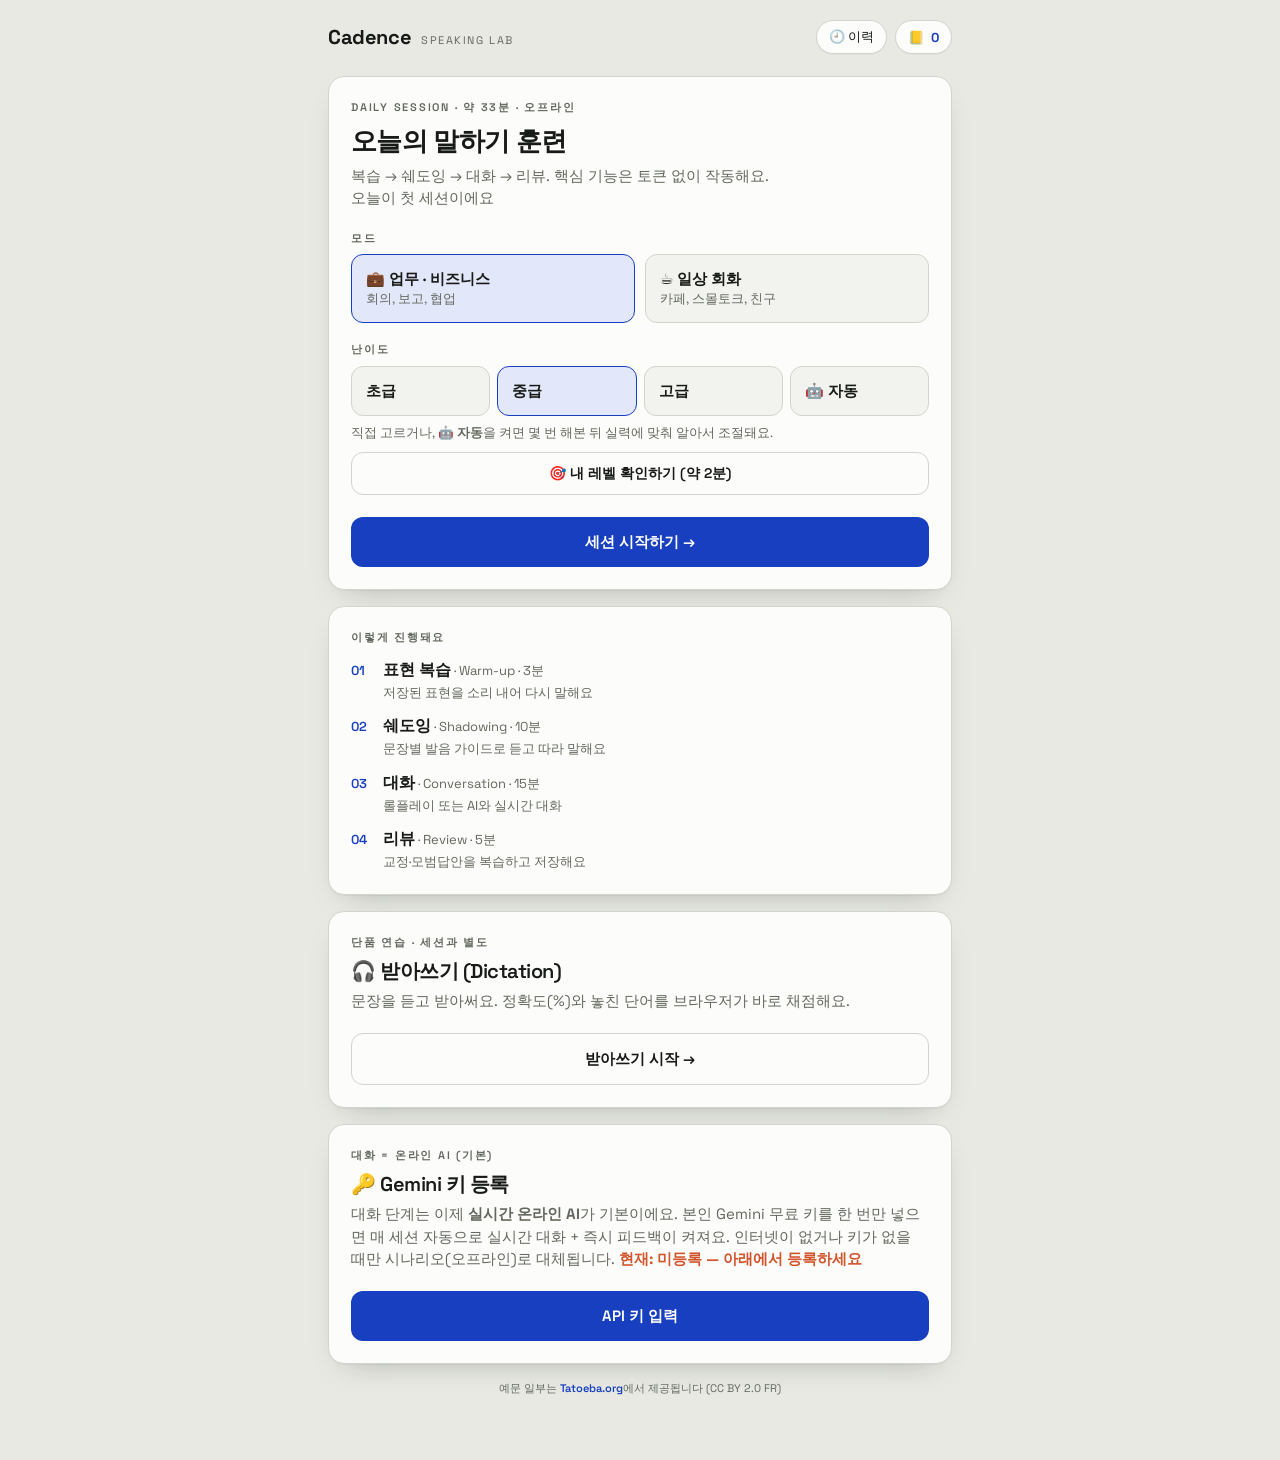
==== index.html @ 616cfc90 "Cadence: English speaking practice app (multi-file ES modules) - 4-phase session (warm-up / shadowin" ====
<!DOCTYPE html>
<html lang="ko">
<head>
<meta charset="utf-8">
<meta name="viewport" content="width=device-width, initial-scale=1, viewport-fit=cover">
<meta name="color-scheme" content="light">
<title>Cadence · English Speaking Lab</title>
<link rel="preconnect" href="https://fonts.googleapis.com">
<link rel="preconnect" href="https://fonts.gstatic.com" crossorigin>
<link href="https://fonts.googleapis.com/css2?family=Space+Grotesk:wght@400;500;600;700&family=Newsreader:ital,opsz,wght@0,6..72,400;0,6..72,500;1,6..72,400&display=swap" rel="stylesheet">
<link rel="stylesheet" href="css/style.css">
</head>
<body>

<div class="wrap">
  <header>
    <div class="brand">
      <h1>Cadence</h1>
      <span class="tag">Speaking Lab</span>
    </div>
    <div style="display:flex;gap:8px">
      <button class="notesbtn" id="openHist">🕘 이력</button>
      <button class="notesbtn" id="openNotes">📒 <b id="noteCount">0</b></button>
    </div>
  </header>

  <div id="app"></div>
</div>

<div class="toast" id="toast"></div>

<script type="module" src="js/main.js"></script>
</body>
</html>
---- css/style.css ----
:root{
  --bg:#E7E9E2;
  --surface:#FCFCFA;
  --surface-2:#F2F3EE;
  --ink:#171A16;
  --muted:#63685E;
  --line:#D2D5CB;
  --accent:#173FBF;        /* cobalt signal */
  --accent-soft:#E3E7FA;
  --live:#D2542B;          /* warm "recording" accent */
  --ok:#2E7D57;
  --shadow:0 1px 0 rgba(23,26,22,.04), 0 12px 30px -18px rgba(23,26,22,.35);
  --r:16px;
}
*{box-sizing:border-box}
html,body{margin:0}
body{
  background:var(--bg);
  color:var(--ink);
  font-family:"Space Grotesk",system-ui,sans-serif;
  -webkit-font-smoothing:antialiased;
  line-height:1.5;
  padding:env(safe-area-inset-top) 0 env(safe-area-inset-bottom);
}
.wrap{max-width:660px;margin:0 auto;padding:20px 18px 64px}
.read{font-family:"Newsreader",Georgia,serif}
button{font-family:inherit;cursor:pointer;border:none;background:none;color:inherit}
button:focus-visible,input:focus-visible{outline:2.5px solid var(--accent);outline-offset:2px}
input,textarea{font-family:inherit;font-size:16px}

/* header */
header{display:flex;align-items:center;justify-content:space-between;margin-bottom:22px}
.brand{display:flex;align-items:baseline;gap:10px}
.brand h1{font-size:20px;font-weight:700;letter-spacing:-.02em;margin:0}
.brand .tag{font-size:11px;letter-spacing:.14em;text-transform:uppercase;color:var(--muted)}
.notesbtn{display:flex;align-items:center;gap:7px;background:var(--surface);border:1px solid var(--line);
  padding:7px 12px;border-radius:999px;font-size:13px;font-weight:500;box-shadow:var(--shadow)}
.notesbtn b{color:var(--accent)}

/* cards */
.card{background:var(--surface);border:1px solid var(--line);border-radius:var(--r);
  padding:22px;box-shadow:var(--shadow);margin-bottom:16px}
.eyebrow{font-size:11px;letter-spacing:.16em;text-transform:uppercase;color:var(--muted);font-weight:600}
h2{font-size:26px;letter-spacing:-.025em;margin:6px 0 4px;font-weight:600}
.lead{color:var(--muted);font-size:15px;margin:0 0 20px}

/* choice pills */
.grid2{display:grid;grid-template-columns:1fr 1fr;gap:10px}
.choice{background:var(--surface-2);border:1.5px solid var(--line);border-radius:12px;
  padding:14px 14px;text-align:left;transition:.15s}
.choice .k{font-weight:600;font-size:15px}
.choice .d{font-size:12.5px;color:var(--muted);margin-top:2px}
.choice[aria-pressed="true"]{border-color:var(--accent);background:var(--accent-soft)}
.field{margin-top:16px}
.field label{display:block;font-size:12.5px;color:var(--muted);margin-bottom:6px;font-weight:500}
.field input{width:100%;padding:12px 14px;border:1.5px solid var(--line);border-radius:11px;background:var(--surface-2)}

.btn{display:inline-flex;align-items:center;justify-content:center;gap:9px;
  background:var(--accent);color:#fff;font-weight:600;font-size:15px;
  padding:15px 22px;border-radius:12px;width:100%;transition:.15s}
.btn:hover{filter:brightness(1.06)}
.btn:disabled{opacity:.5;cursor:default}
.btn.ghost{background:var(--surface);color:var(--ink);border:1.5px solid var(--line)}
.btn.small{width:auto;padding:11px 16px;font-size:14px}
.row{display:flex;gap:10px;margin-top:14px}
.row .btn{width:auto;flex:1}

/* waveform + timer */
.stage{position:sticky;top:8px;z-index:5;background:var(--surface);border:1px solid var(--line);
  border-radius:var(--r);padding:16px 18px;box-shadow:var(--shadow);margin-bottom:16px}
.stagetop{display:flex;align-items:center;justify-content:space-between;gap:12px}
.phaselabel{font-size:12px;letter-spacing:.05em}
.phaselabel b{font-size:15px;font-weight:600;letter-spacing:-.01em}
.timer{font-variant-numeric:tabular-nums;font-weight:600;font-size:22px;letter-spacing:-.02em}
.timer.warn{color:var(--live)}
.wave{display:flex;align-items:center;gap:3px;height:34px;margin-top:12px}
.wave i{flex:1;background:var(--line);border-radius:2px;height:22%;transition:background .3s}
.wave i.done{background:var(--accent)}
.wave.live i.done{animation:pulse 1.1s ease-in-out infinite}
@keyframes pulse{0%,100%{transform:scaleY(.5)}50%{transform:scaleY(1)}}
.steps{display:flex;gap:6px;margin-top:14px}
.steps span{flex:1;height:4px;border-radius:2px;background:var(--line)}
.steps span.on{background:var(--accent)}
.steps span.past{background:var(--ink)}
.ctl{display:flex;gap:8px;margin-top:14px}
.ctl button{border:1.5px solid var(--line);background:var(--surface-2);border-radius:10px;
  padding:9px 12px;font-size:13px;font-weight:500;flex:1}
.ctl button.primary{background:var(--ink);color:var(--surface);border-color:var(--ink)}

/* expression list */
.exp{border:1px solid var(--line);border-radius:12px;padding:14px 16px;margin-bottom:9px;background:var(--surface-2)}
.exp .en{font-family:"Newsreader",serif;font-size:18px;font-weight:500}
.exp .ko{font-size:13px;color:var(--muted);margin-top:2px}
.exp .mini{display:flex;gap:8px;margin-top:9px}
.mini button{font-size:12px;color:var(--accent);font-weight:600;padding:2px 0}
.empty{color:var(--muted);font-size:14px;text-align:center;padding:20px 6px}

/* shadowing */
.script{font-family:"Newsreader",serif;font-size:19px;line-height:1.7;color:var(--ink)}
.script p{margin:0 0 14px}
.gloss{margin-top:16px;border-top:1px dashed var(--line);padding-top:14px}
.gloss h4{font-size:11px;letter-spacing:.14em;text-transform:uppercase;color:var(--muted);margin:0 0 8px}
.gloss .g{display:flex;justify-content:space-between;gap:12px;font-size:14px;padding:5px 0;border-bottom:1px solid var(--surface-2)}
.gloss .g b{font-family:"Newsreader",serif;font-weight:500}
.gloss .g span{color:var(--muted);text-align:right}

/* chat */
.chat{display:flex;flex-direction:column;gap:10px;min-height:120px}
.bub{max-width:82%;padding:11px 14px;border-radius:14px;font-size:15px;line-height:1.45}
.bub.ai{background:var(--surface-2);border:1px solid var(--line);border-bottom-left-radius:4px;align-self:flex-start;font-family:"Newsreader",serif;font-size:16px}
.bub.me{background:var(--accent);color:#fff;border-bottom-right-radius:4px;align-self:flex-end}
.bub.think{color:var(--muted);font-style:italic}
.composer{display:flex;gap:8px;margin-top:14px;align-items:flex-end}
.composer textarea{flex:1;resize:none;min-height:46px;max-height:120px;padding:12px 14px;
  border:1.5px solid var(--line);border-radius:12px;background:var(--surface-2)}
.iconbtn{width:46px;height:46px;border-radius:12px;display:grid;place-items:center;flex:0 0 auto;
  border:1.5px solid var(--line);background:var(--surface-2)}
.iconbtn.send{background:var(--accent);border-color:var(--accent);color:#fff}

/* feedback */
.fb{border-left:3px solid var(--accent);padding:4px 0 4px 14px;margin-bottom:16px}
.fb .you{color:var(--live);text-decoration:line-through;font-size:14px}
.fb .bet{font-family:"Newsreader",serif;font-size:17px;font-weight:500;margin:3px 0}
.fb .note{font-size:13px;color:var(--muted)}
.summary{background:var(--accent-soft);border-radius:12px;padding:14px 16px;font-size:14.5px;line-height:1.55;margin-bottom:16px}

.toast{position:fixed;left:50%;bottom:26px;transform:translateX(-50%) translateY(20px);
  background:var(--ink);color:var(--surface);padding:11px 18px;border-radius:999px;font-size:13.5px;
  opacity:0;transition:.25s;pointer-events:none;z-index:50}
.toast.show{opacity:1;transform:translateX(-50%) translateY(0)}
.toast.err{background:#7A2E1E}

.spin{width:16px;height:16px;border:2.5px solid rgba(255,255,255,.35);border-top-color:#fff;border-radius:50%;
  display:inline-block;animation:sp .7s linear infinite}
.spin.dark{border-color:var(--line);border-top-color:var(--accent)}
@keyframes sp{to{transform:rotate(360deg)}}
/* shadowing sentence cards */
.sent{border:1px solid var(--line);border-radius:12px;padding:14px 16px;margin-bottom:10px;background:var(--surface-2)}
.sent .num{font-size:11px;letter-spacing:.14em;color:var(--accent);font-weight:600}
.sent .en{font-family:"Newsreader",serif;font-size:19px;line-height:1.5;margin:4px 0}
.sent .pron{font-size:13px;color:var(--muted);letter-spacing:.02em;font-style:italic}
.sent .ko{font-size:13.5px;color:var(--muted);margin-top:3px}
.sent .act{display:flex;align-items:center;gap:14px;margin-top:10px}
.sent .act button{font-size:12.5px;color:var(--accent);font-weight:600}
.sent .rep{font-size:11px;color:var(--muted);border:1px solid var(--line);border-radius:999px;padding:2px 9px}
/* immediate feedback chip */
.fbchip{align-self:flex-start;max-width:88%;background:#FFF7E8;border:1px solid #EAD9AE;border-radius:12px;
  padding:10px 13px;margin-top:-4px}
.fbchip .h{font-size:11px;font-weight:700;color:#B8791E;letter-spacing:.03em}
.fbchip .b{font-family:"Newsreader",serif;font-size:16px;margin:3px 0}
.fbchip .n{font-size:12.5px;color:var(--muted)}
.fbchip button{font-size:12px;color:var(--accent);font-weight:600;margin-top:5px}
.fbchip.good{background:#EEF7F1;border-color:#BFE0CC}
.fbchip.good .h{color:var(--ok)}
/* toggle */
.toggle{display:flex;align-items:center;gap:9px;margin:0 0 14px;font-size:13px;color:var(--muted)}
.switch{width:40px;height:23px;border-radius:999px;background:var(--line);position:relative;transition:.15s;flex:0 0 auto}
.switch b{position:absolute;top:2px;left:2px;width:19px;height:19px;border-radius:50%;background:#fff;transition:.15s;box-shadow:0 1px 3px rgba(0,0,0,.2)}
.switch.on{background:var(--accent)}
.switch.on b{left:18px}
/* dictation */
.dcompare{border:1px solid var(--line);border-radius:12px;overflow:hidden;margin:12px 0}
.dcompare .drow{padding:11px 14px;border-bottom:1px solid var(--line)}
.dcompare .drow:last-child{border-bottom:none}
.dcompare .ref{font-family:"Newsreader",serif;font-size:16px}
.dcompare .yr{font-size:13px;color:var(--muted);margin-top:3px}
.dcompare .yr b{color:var(--live);font-weight:500}
.dcompare .nt{font-size:12.5px;color:var(--muted);margin-top:5px}
.dcompare .drow.miss{background:#FDECEC}
.dcompare .drow.hit{background:#EEF7F1}
.acc{font-size:36px;font-weight:700;letter-spacing:-.02em;color:var(--accent)}
/* word lookup */
.w{cursor:pointer;border-radius:3px;transition:background .1s}
.w:hover{background:var(--accent-soft)}
.lookbtn{position:fixed;z-index:60;background:var(--ink);color:var(--surface);border:none;border-radius:999px;
  padding:7px 13px;font-size:13px;font-weight:600;box-shadow:0 8px 20px -6px rgba(0,0,0,.5);
  transform:translate(-50%,-125%);opacity:0;pointer-events:none;transition:opacity .12s}
.lookbtn.show{opacity:1;pointer-events:auto}
.sheet{position:fixed;inset:0;z-index:70;display:flex;align-items:flex-end;justify-content:center;
  background:rgba(20,22,18,.4);opacity:0;pointer-events:none;transition:opacity .2s}
.sheet.show{opacity:1;pointer-events:auto}
.sheet .panel{background:var(--surface);width:100%;max-width:660px;border-radius:20px 20px 0 0;
  padding:22px 20px calc(22px + env(safe-area-inset-bottom));transform:translateY(24px);transition:transform .2s;
  box-shadow:0 -12px 44px -12px rgba(0,0,0,.4)}
.sheet.show .panel{transform:translateY(0)}
.sheet .term{font-family:"Newsreader",serif;font-size:25px;font-weight:500}
.sheet .pos{font-size:12px;color:var(--muted);margin-top:2px}
.sheet .mean{font-size:15px;margin:12px 0 2px;line-height:1.5}
.sheet .ex{font-family:"Newsreader",serif;font-size:16px;color:var(--muted);font-style:italic;margin-top:8px}
/* history tabs */
.tabs{display:flex;gap:5px;background:var(--surface-2);padding:4px;border-radius:12px;margin-bottom:16px}
.tabs button{flex:1;padding:9px 4px;border-radius:9px;font-size:13px;font-weight:600;color:var(--muted)}
.tabs button.on{background:var(--surface);color:var(--ink);box-shadow:var(--shadow)}
.hrow{border:1px solid var(--line);border-radius:12px;padding:13px 15px;margin-bottom:9px;background:var(--surface-2)}
.hrow .top{display:flex;justify-content:space-between;align-items:center;margin-bottom:6px;gap:10px}
.hrow .date{font-size:11px;letter-spacing:.05em;color:var(--muted);text-transform:uppercase}
.hrow .src{font-size:10px;font-weight:700;letter-spacing:.04em;color:var(--accent);background:var(--accent-soft);padding:2px 8px;border-radius:999px;white-space:nowrap}
.hrow .you{color:var(--live);text-decoration:line-through;font-size:14px}
.hrow .bet{font-family:"Newsreader",serif;font-size:17px;font-weight:500;margin:2px 0}
.hrow .note{font-size:12.5px;color:var(--muted);margin-top:2px}
.hrow .en{font-family:"Newsreader",serif;font-size:17px;font-weight:500}
.hrow .ko{font-size:13px;color:var(--muted);margin-top:1px}
.hrow .mini{margin-top:8px}
.hrow .mini button{font-size:12px;color:var(--accent);font-weight:600}
/* scenario roleplay */
.setbox{background:var(--accent-soft);border-radius:12px;padding:12px 15px;font-size:14px;margin-bottom:16px;line-height:1.5}
.pline{background:var(--surface-2);border:1px solid var(--line);border-radius:14px;border-bottom-left-radius:4px;padding:12px 15px}
.pline .en{font-family:"Newsreader",serif;font-size:17px}
.pline .ko{font-size:13px;color:var(--muted);margin-top:4px}
.rolelabel{font-size:11px;letter-spacing:.14em;text-transform:uppercase;color:var(--muted);font-weight:600;margin:16px 0 6px}
.model{background:#EEF7F1;border:1px solid #BFE0CC;border-radius:12px;padding:12px 15px;margin-top:6px}
.model .en{font-family:"Newsreader",serif;font-size:17px}
.model .ko{font-size:13px;color:var(--muted);margin-top:3px}
.yourans{border:1px dashed var(--line);border-radius:12px;padding:12px 15px;margin-top:6px;font-size:15px;min-height:22px;color:var(--muted)}
.yourans.has{color:var(--ink);border-style:solid;background:var(--surface-2)}
.missword{color:var(--live);text-decoration:underline;text-decoration-style:wavy;text-underline-offset:3px}
.prog{font-size:12px;color:var(--muted);margin-bottom:12px}
.pill{display:inline-block;border:1px solid var(--line);border-radius:999px;padding:5px 12px;margin:5px 6px 0 0;font-size:13px;background:var(--surface-2);color:var(--ink);cursor:pointer}
.pill.bad{color:var(--live);border-color:var(--live);text-decoration:underline;text-decoration-style:wavy;text-underline-offset:2px}
.hidden{display:none!important}
a.link{color:var(--accent);font-weight:600;text-decoration:none}

/* --- live speech-to-text feedback (interim captions + unified recording state) --- */
.mic-live{background:var(--live)!important;border-color:var(--live)!important;color:#fff!important;animation:pulse 1s infinite}
.interim{font-size:13px;color:var(--muted);font-style:italic;margin-top:6px;min-height:1.2em}
.interim b{color:var(--ink);font-style:normal;font-weight:500}
.interim.err{color:var(--live);font-style:normal}
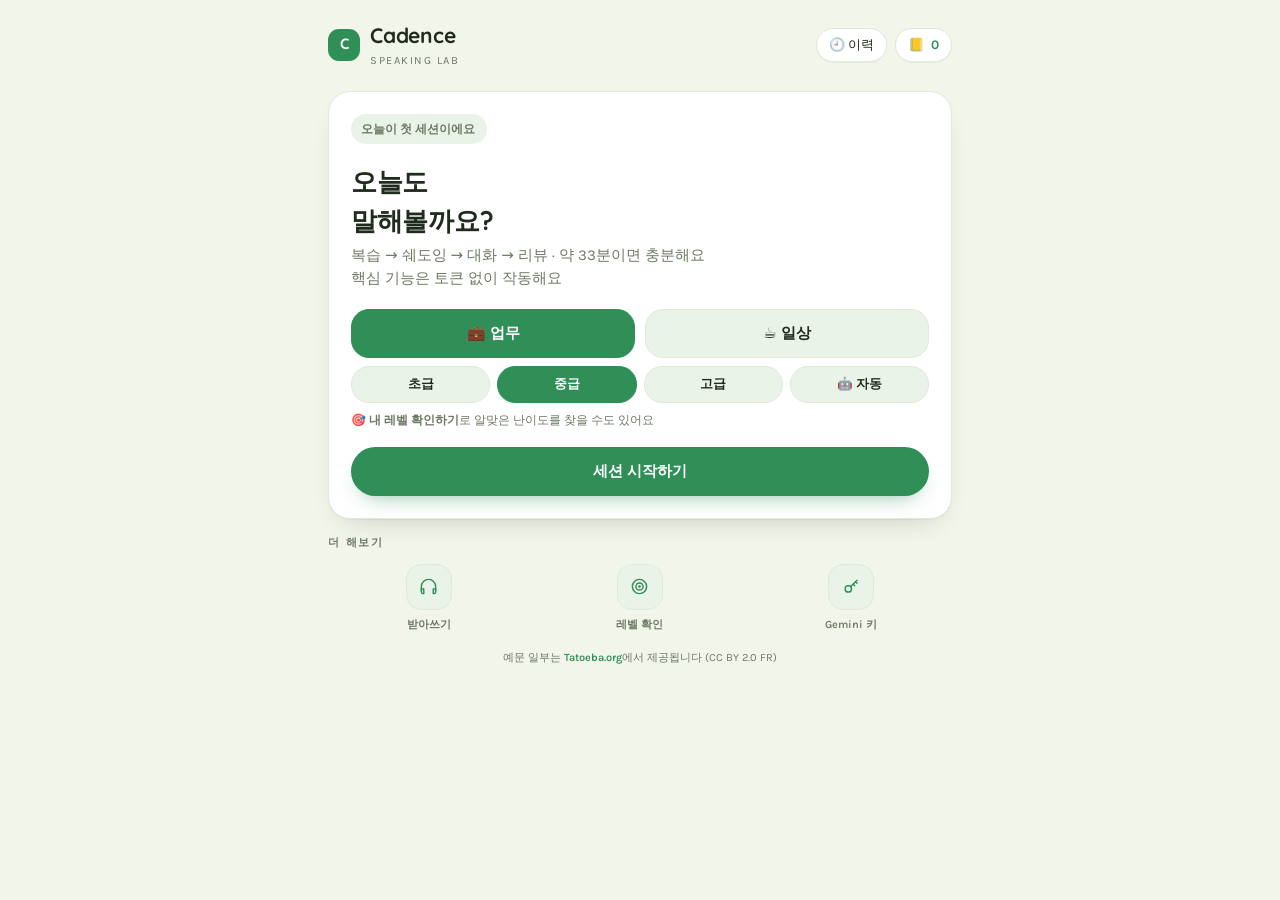
==== commit 20eff62a: "Redesign: warm rounded style in green, decluttered home screen - New design tokens: green accent (wa" ====
--- a/index.html
+++ b/index.html
@@ -7,7 +7,7 @@
 <title>Cadence · English Speaking Lab</title>
 <link rel="preconnect" href="https://fonts.googleapis.com">
 <link rel="preconnect" href="https://fonts.gstatic.com" crossorigin>
-<link href="https://fonts.googleapis.com/css2?family=Space+Grotesk:wght@400;500;600;700&family=Newsreader:ital,opsz,wght@0,6..72,400;0,6..72,500;1,6..72,400&display=swap" rel="stylesheet">
+<link href="https://fonts.googleapis.com/css2?family=Karla:ital,wght@0,400;0,500;0,600;0,700;1,400&family=Quicksand:wght@600;700&display=swap" rel="stylesheet">
 <link rel="stylesheet" href="css/style.css">
 </head>
 <body>
@@ -15,8 +15,11 @@
 <div class="wrap">
   <header>
     <div class="brand">
-      <h1>Cadence</h1>
-      <span class="tag">Speaking Lab</span>
+      <div class="brandmark">C</div>
+      <div style="display:flex;flex-direction:column;gap:1px">
+        <h1>Cadence</h1>
+        <span class="tag">Speaking Lab</span>
+      </div>
     </div>
     <div style="display:flex;gap:8px">
       <button class="notesbtn" id="openHist">🕘 이력</button>
--- a/css/style.css
+++ b/css/style.css
@@ -1,37 +1,41 @@
 :root{
-  --bg:#E7E9E2;
-  --surface:#FCFCFA;
-  --surface-2:#F2F3EE;
-  --ink:#171A16;
-  --muted:#63685E;
-  --line:#D2D5CB;
-  --accent:#173FBF;        /* cobalt signal */
-  --accent-soft:#E3E7FA;
-  --live:#D2542B;          /* warm "recording" accent */
-  --ok:#2E7D57;
-  --shadow:0 1px 0 rgba(23,26,22,.04), 0 12px 30px -18px rgba(23,26,22,.35);
-  --r:16px;
+  --bg:#F1F5EA;
+  --surface:#FFFFFF;
+  --surface-2:#EAF3E7;
+  --ink:#1F2B1C;
+  --muted:#6C7A64;
+  --line:#E0EAD9;
+  --accent:#2F8F57;        /* warm leaf green */
+  --accent-soft:#E1F2E5;
+  --live:#D9662F;          /* warm "recording"/streak accent */
+  --ok:#1F8A5F;
+  --shadow:0 1px 0 rgba(31,43,28,.04), 0 12px 30px -18px rgba(31,43,28,.30);
+  --r:22px;
 }
 *{box-sizing:border-box}
 html,body{margin:0}
 body{
   background:var(--bg);
   color:var(--ink);
-  font-family:"Space Grotesk",system-ui,sans-serif;
+  font-family:"Karla",system-ui,sans-serif;
   -webkit-font-smoothing:antialiased;
   line-height:1.5;
   padding:env(safe-area-inset-top) 0 env(safe-area-inset-bottom);
+  overflow-x:hidden;
 }
 .wrap{max-width:660px;margin:0 auto;padding:20px 18px 64px}
-.read{font-family:"Newsreader",Georgia,serif}
+.read{font-family:"Karla",Georgia,serif}
+.display{font-family:"Quicksand",sans-serif;font-weight:700}
 button{font-family:inherit;cursor:pointer;border:none;background:none;color:inherit}
 button:focus-visible,input:focus-visible{outline:2.5px solid var(--accent);outline-offset:2px}
 input,textarea{font-family:inherit;font-size:16px}
 
 /* header */
 header{display:flex;align-items:center;justify-content:space-between;margin-bottom:22px}
-.brand{display:flex;align-items:baseline;gap:10px}
-.brand h1{font-size:20px;font-weight:700;letter-spacing:-.02em;margin:0}
+.brand{display:flex;align-items:center;gap:10px}
+.brand h1{font-family:"Quicksand",sans-serif;font-size:21px;font-weight:700;letter-spacing:-.01em;margin:0}
+.brandmark{width:32px;height:32px;border-radius:11px;background:var(--accent);color:#fff;display:grid;place-items:center;
+  font-family:"Quicksand",sans-serif;font-weight:700;font-size:15px;flex:0 0 auto}
 .brand .tag{font-size:11px;letter-spacing:.14em;text-transform:uppercase;color:var(--muted)}
 .notesbtn{display:flex;align-items:center;gap:7px;background:var(--surface);border:1px solid var(--line);
   padding:7px 12px;border-radius:999px;font-size:13px;font-weight:500;box-shadow:var(--shadow)}
@@ -41,27 +45,29 @@
 .card{background:var(--surface);border:1px solid var(--line);border-radius:var(--r);
   padding:22px;box-shadow:var(--shadow);margin-bottom:16px}
 .eyebrow{font-size:11px;letter-spacing:.16em;text-transform:uppercase;color:var(--muted);font-weight:600}
-h2{font-size:26px;letter-spacing:-.025em;margin:6px 0 4px;font-weight:600}
+h2{font-family:"Quicksand",sans-serif;font-size:26px;letter-spacing:-.01em;margin:6px 0 4px;font-weight:700}
 .lead{color:var(--muted);font-size:15px;margin:0 0 20px}
 
 /* choice pills */
-.grid2{display:grid;grid-template-columns:1fr 1fr;gap:10px}
-.choice{background:var(--surface-2);border:1.5px solid var(--line);border-radius:12px;
+.grid2{display:grid;grid-template-columns:repeat(2,minmax(0,1fr));gap:10px}
+.choice{background:var(--surface-2);border:1.5px solid var(--line);border-radius:18px;
   padding:14px 14px;text-align:left;transition:.15s}
 .choice .k{font-weight:600;font-size:15px}
 .choice .d{font-size:12.5px;color:var(--muted);margin-top:2px}
-.choice[aria-pressed="true"]{border-color:var(--accent);background:var(--accent-soft)}
+.choice[aria-pressed="true"]{border-color:var(--accent);background:var(--accent);color:#fff}
+.choice[aria-pressed="true"] .d{color:rgba(255,255,255,.8)}
 .field{margin-top:16px}
 .field label{display:block;font-size:12.5px;color:var(--muted);margin-bottom:6px;font-weight:500}
-.field input{width:100%;padding:12px 14px;border:1.5px solid var(--line);border-radius:11px;background:var(--surface-2)}
+.field input{width:100%;padding:12px 14px;border:1.5px solid var(--line);border-radius:14px;background:var(--surface-2)}
 
 .btn{display:inline-flex;align-items:center;justify-content:center;gap:9px;
-  background:var(--accent);color:#fff;font-weight:600;font-size:15px;
-  padding:15px 22px;border-radius:12px;width:100%;transition:.15s}
+  background:var(--accent);color:#fff;font-weight:700;font-size:15px;
+  padding:15px 22px;border-radius:999px;width:100%;transition:.15s;
+  box-shadow:0 10px 22px -12px color-mix(in srgb, var(--accent) 65%, transparent)}
 .btn:hover{filter:brightness(1.06)}
-.btn:disabled{opacity:.5;cursor:default}
-.btn.ghost{background:var(--surface);color:var(--ink);border:1.5px solid var(--line)}
-.btn.small{width:auto;padding:11px 16px;font-size:14px}
+.btn:disabled{opacity:.5;cursor:default;box-shadow:none}
+.btn.ghost{background:var(--surface);color:var(--ink);border:1.5px solid var(--line);box-shadow:none}
+.btn.small{width:auto;padding:11px 18px;font-size:14px}
 .row{display:flex;gap:10px;margin-top:14px}
 .row .btn{width:auto;flex:1}
 
@@ -88,41 +94,41 @@
 .ctl button.primary{background:var(--ink);color:var(--surface);border-color:var(--ink)}
 
 /* expression list */
-.exp{border:1px solid var(--line);border-radius:12px;padding:14px 16px;margin-bottom:9px;background:var(--surface-2)}
-.exp .en{font-family:"Newsreader",serif;font-size:18px;font-weight:500}
+.exp{border:1px solid var(--line);border-radius:16px;padding:14px 16px;margin-bottom:9px;background:var(--surface-2)}
+.exp .en{font-family:"Karla",sans-serif;font-size:18px;font-weight:500}
 .exp .ko{font-size:13px;color:var(--muted);margin-top:2px}
 .exp .mini{display:flex;gap:8px;margin-top:9px}
 .mini button{font-size:12px;color:var(--accent);font-weight:600;padding:2px 0}
 .empty{color:var(--muted);font-size:14px;text-align:center;padding:20px 6px}
 
 /* shadowing */
-.script{font-family:"Newsreader",serif;font-size:19px;line-height:1.7;color:var(--ink)}
+.script{font-family:"Karla",sans-serif;font-size:19px;line-height:1.7;color:var(--ink)}
 .script p{margin:0 0 14px}
 .gloss{margin-top:16px;border-top:1px dashed var(--line);padding-top:14px}
 .gloss h4{font-size:11px;letter-spacing:.14em;text-transform:uppercase;color:var(--muted);margin:0 0 8px}
 .gloss .g{display:flex;justify-content:space-between;gap:12px;font-size:14px;padding:5px 0;border-bottom:1px solid var(--surface-2)}
-.gloss .g b{font-family:"Newsreader",serif;font-weight:500}
+.gloss .g b{font-family:"Karla",sans-serif;font-weight:500}
 .gloss .g span{color:var(--muted);text-align:right}
 
 /* chat */
 .chat{display:flex;flex-direction:column;gap:10px;min-height:120px}
 .bub{max-width:82%;padding:11px 14px;border-radius:14px;font-size:15px;line-height:1.45}
-.bub.ai{background:var(--surface-2);border:1px solid var(--line);border-bottom-left-radius:4px;align-self:flex-start;font-family:"Newsreader",serif;font-size:16px}
+.bub.ai{background:var(--surface-2);border:1px solid var(--line);border-bottom-left-radius:4px;align-self:flex-start;font-family:"Karla",sans-serif;font-size:16px}
 .bub.me{background:var(--accent);color:#fff;border-bottom-right-radius:4px;align-self:flex-end}
 .bub.think{color:var(--muted);font-style:italic}
 .composer{display:flex;gap:8px;margin-top:14px;align-items:flex-end}
 .composer textarea{flex:1;resize:none;min-height:46px;max-height:120px;padding:12px 14px;
-  border:1.5px solid var(--line);border-radius:12px;background:var(--surface-2)}
-.iconbtn{width:46px;height:46px;border-radius:12px;display:grid;place-items:center;flex:0 0 auto;
+  border:1.5px solid var(--line);border-radius:16px;background:var(--surface-2)}
+.iconbtn{width:46px;height:46px;border-radius:16px;display:grid;place-items:center;flex:0 0 auto;
   border:1.5px solid var(--line);background:var(--surface-2)}
 .iconbtn.send{background:var(--accent);border-color:var(--accent);color:#fff}
 
 /* feedback */
 .fb{border-left:3px solid var(--accent);padding:4px 0 4px 14px;margin-bottom:16px}
 .fb .you{color:var(--live);text-decoration:line-through;font-size:14px}
-.fb .bet{font-family:"Newsreader",serif;font-size:17px;font-weight:500;margin:3px 0}
+.fb .bet{font-family:"Karla",sans-serif;font-size:17px;font-weight:500;margin:3px 0}
 .fb .note{font-size:13px;color:var(--muted)}
-.summary{background:var(--accent-soft);border-radius:12px;padding:14px 16px;font-size:14.5px;line-height:1.55;margin-bottom:16px}
+.summary{background:var(--accent-soft);border-radius:16px;padding:14px 16px;font-size:14.5px;line-height:1.55;margin-bottom:16px}
 
 .toast{position:fixed;left:50%;bottom:26px;transform:translateX(-50%) translateY(20px);
   background:var(--ink);color:var(--surface);padding:11px 18px;border-radius:999px;font-size:13.5px;
@@ -135,19 +141,19 @@
 .spin.dark{border-color:var(--line);border-top-color:var(--accent)}
 @keyframes sp{to{transform:rotate(360deg)}}
 /* shadowing sentence cards */
-.sent{border:1px solid var(--line);border-radius:12px;padding:14px 16px;margin-bottom:10px;background:var(--surface-2)}
+.sent{border:1px solid var(--line);border-radius:16px;padding:14px 16px;margin-bottom:10px;background:var(--surface-2)}
 .sent .num{font-size:11px;letter-spacing:.14em;color:var(--accent);font-weight:600}
-.sent .en{font-family:"Newsreader",serif;font-size:19px;line-height:1.5;margin:4px 0}
+.sent .en{font-family:"Karla",sans-serif;font-size:19px;line-height:1.5;margin:4px 0}
 .sent .pron{font-size:13px;color:var(--muted);letter-spacing:.02em;font-style:italic}
 .sent .ko{font-size:13.5px;color:var(--muted);margin-top:3px}
 .sent .act{display:flex;align-items:center;gap:14px;margin-top:10px}
 .sent .act button{font-size:12.5px;color:var(--accent);font-weight:600}
 .sent .rep{font-size:11px;color:var(--muted);border:1px solid var(--line);border-radius:999px;padding:2px 9px}
 /* immediate feedback chip */
-.fbchip{align-self:flex-start;max-width:88%;background:#FFF7E8;border:1px solid #EAD9AE;border-radius:12px;
+.fbchip{align-self:flex-start;max-width:88%;background:#FFF7E8;border:1px solid #EAD9AE;border-radius:16px;
   padding:10px 13px;margin-top:-4px}
 .fbchip .h{font-size:11px;font-weight:700;color:#B8791E;letter-spacing:.03em}
-.fbchip .b{font-family:"Newsreader",serif;font-size:16px;margin:3px 0}
+.fbchip .b{font-family:"Karla",sans-serif;font-size:16px;margin:3px 0}
 .fbchip .n{font-size:12.5px;color:var(--muted)}
 .fbchip button{font-size:12px;color:var(--accent);font-weight:600;margin-top:5px}
 .fbchip.good{background:#EEF7F1;border-color:#BFE0CC}
@@ -159,10 +165,10 @@
 .switch.on{background:var(--accent)}
 .switch.on b{left:18px}
 /* dictation */
-.dcompare{border:1px solid var(--line);border-radius:12px;overflow:hidden;margin:12px 0}
+.dcompare{border:1px solid var(--line);border-radius:16px;overflow:hidden;margin:12px 0}
 .dcompare .drow{padding:11px 14px;border-bottom:1px solid var(--line)}
 .dcompare .drow:last-child{border-bottom:none}
-.dcompare .ref{font-family:"Newsreader",serif;font-size:16px}
+.dcompare .ref{font-family:"Karla",sans-serif;font-size:16px}
 .dcompare .yr{font-size:13px;color:var(--muted);margin-top:3px}
 .dcompare .yr b{color:var(--live);font-weight:500}
 .dcompare .nt{font-size:12.5px;color:var(--muted);margin-top:5px}
@@ -179,39 +185,39 @@
 .sheet{position:fixed;inset:0;z-index:70;display:flex;align-items:flex-end;justify-content:center;
   background:rgba(20,22,18,.4);opacity:0;pointer-events:none;transition:opacity .2s}
 .sheet.show{opacity:1;pointer-events:auto}
-.sheet .panel{background:var(--surface);width:100%;max-width:660px;border-radius:20px 20px 0 0;
+.sheet .panel{background:var(--surface);width:100%;max-width:660px;border-radius:26px 26px 0 0;
   padding:22px 20px calc(22px + env(safe-area-inset-bottom));transform:translateY(24px);transition:transform .2s;
   box-shadow:0 -12px 44px -12px rgba(0,0,0,.4)}
 .sheet.show .panel{transform:translateY(0)}
-.sheet .term{font-family:"Newsreader",serif;font-size:25px;font-weight:500}
+.sheet .term{font-family:"Karla",sans-serif;font-size:25px;font-weight:500}
 .sheet .pos{font-size:12px;color:var(--muted);margin-top:2px}
 .sheet .mean{font-size:15px;margin:12px 0 2px;line-height:1.5}
-.sheet .ex{font-family:"Newsreader",serif;font-size:16px;color:var(--muted);font-style:italic;margin-top:8px}
+.sheet .ex{font-family:"Karla",sans-serif;font-size:16px;color:var(--muted);font-style:italic;margin-top:8px}
 /* history tabs */
-.tabs{display:flex;gap:5px;background:var(--surface-2);padding:4px;border-radius:12px;margin-bottom:16px}
-.tabs button{flex:1;padding:9px 4px;border-radius:9px;font-size:13px;font-weight:600;color:var(--muted)}
+.tabs{display:flex;gap:5px;background:var(--surface-2);padding:4px;border-radius:16px;margin-bottom:16px}
+.tabs button{flex:1;padding:9px 4px;border-radius:12px;font-size:13px;font-weight:600;color:var(--muted)}
 .tabs button.on{background:var(--surface);color:var(--ink);box-shadow:var(--shadow)}
-.hrow{border:1px solid var(--line);border-radius:12px;padding:13px 15px;margin-bottom:9px;background:var(--surface-2)}
+.hrow{border:1px solid var(--line);border-radius:16px;padding:13px 15px;margin-bottom:9px;background:var(--surface-2)}
 .hrow .top{display:flex;justify-content:space-between;align-items:center;margin-bottom:6px;gap:10px}
 .hrow .date{font-size:11px;letter-spacing:.05em;color:var(--muted);text-transform:uppercase}
 .hrow .src{font-size:10px;font-weight:700;letter-spacing:.04em;color:var(--accent);background:var(--accent-soft);padding:2px 8px;border-radius:999px;white-space:nowrap}
 .hrow .you{color:var(--live);text-decoration:line-through;font-size:14px}
-.hrow .bet{font-family:"Newsreader",serif;font-size:17px;font-weight:500;margin:2px 0}
+.hrow .bet{font-family:"Karla",sans-serif;font-size:17px;font-weight:500;margin:2px 0}
 .hrow .note{font-size:12.5px;color:var(--muted);margin-top:2px}
-.hrow .en{font-family:"Newsreader",serif;font-size:17px;font-weight:500}
+.hrow .en{font-family:"Karla",sans-serif;font-size:17px;font-weight:500}
 .hrow .ko{font-size:13px;color:var(--muted);margin-top:1px}
 .hrow .mini{margin-top:8px}
 .hrow .mini button{font-size:12px;color:var(--accent);font-weight:600}
 /* scenario roleplay */
-.setbox{background:var(--accent-soft);border-radius:12px;padding:12px 15px;font-size:14px;margin-bottom:16px;line-height:1.5}
+.setbox{background:var(--accent-soft);border-radius:16px;padding:12px 15px;font-size:14px;margin-bottom:16px;line-height:1.5}
 .pline{background:var(--surface-2);border:1px solid var(--line);border-radius:14px;border-bottom-left-radius:4px;padding:12px 15px}
-.pline .en{font-family:"Newsreader",serif;font-size:17px}
+.pline .en{font-family:"Karla",sans-serif;font-size:17px}
 .pline .ko{font-size:13px;color:var(--muted);margin-top:4px}
 .rolelabel{font-size:11px;letter-spacing:.14em;text-transform:uppercase;color:var(--muted);font-weight:600;margin:16px 0 6px}
-.model{background:#EEF7F1;border:1px solid #BFE0CC;border-radius:12px;padding:12px 15px;margin-top:6px}
-.model .en{font-family:"Newsreader",serif;font-size:17px}
+.model{background:#EEF7F1;border:1px solid #BFE0CC;border-radius:16px;padding:12px 15px;margin-top:6px}
+.model .en{font-family:"Karla",sans-serif;font-size:17px}
 .model .ko{font-size:13px;color:var(--muted);margin-top:3px}
-.yourans{border:1px dashed var(--line);border-radius:12px;padding:12px 15px;margin-top:6px;font-size:15px;min-height:22px;color:var(--muted)}
+.yourans{border:1px dashed var(--line);border-radius:16px;padding:12px 15px;margin-top:6px;font-size:15px;min-height:22px;color:var(--muted)}
 .yourans.has{color:var(--ink);border-style:solid;background:var(--surface-2)}
 .missword{color:var(--live);text-decoration:underline;text-decoration-style:wavy;text-underline-offset:3px}
 .prog{font-size:12px;color:var(--muted);margin-bottom:12px}
@@ -220,6 +226,17 @@
 .hidden{display:none!important}
 a.link{color:var(--accent);font-weight:600;text-decoration:none}
 
+/* --- home screen: streak badge, utility row (decluttered redesign) --- */
+.streakbadge{display:inline-flex;align-self:flex-start;align-items:center;gap:6px;background:var(--accent-soft);
+  border-radius:999px;padding:6px 12px 6px 10px;font-size:12px;font-weight:700;color:var(--ok);margin-bottom:12px}
+.utilrow{display:flex;gap:10px}
+.util{display:flex;flex-direction:column;align-items:center;gap:7px;flex:1;min-width:0;text-align:center;padding:0}
+.util .uicon{width:46px;height:46px;border-radius:15px;background:var(--surface-2);border:1px solid var(--line);
+  display:grid;place-items:center;position:relative}
+.util .uicon svg{color:var(--accent)}
+.util .uicon .dot{position:absolute;top:-2px;right:-2px;width:10px;height:10px;border-radius:50%;background:var(--ok);border:2px solid var(--surface)}
+.util span.ulabel{font-size:11px;color:var(--muted);font-weight:600;white-space:nowrap;overflow:hidden;text-overflow:ellipsis;max-width:100%}
+
 /* --- live speech-to-text feedback (interim captions + unified recording state) --- */
 .mic-live{background:var(--live)!important;border-color:var(--live)!important;color:#fff!important;animation:pulse 1s infinite}
 .interim{font-size:13px;color:var(--muted);font-style:italic;margin-top:6px;min-height:1.2em}
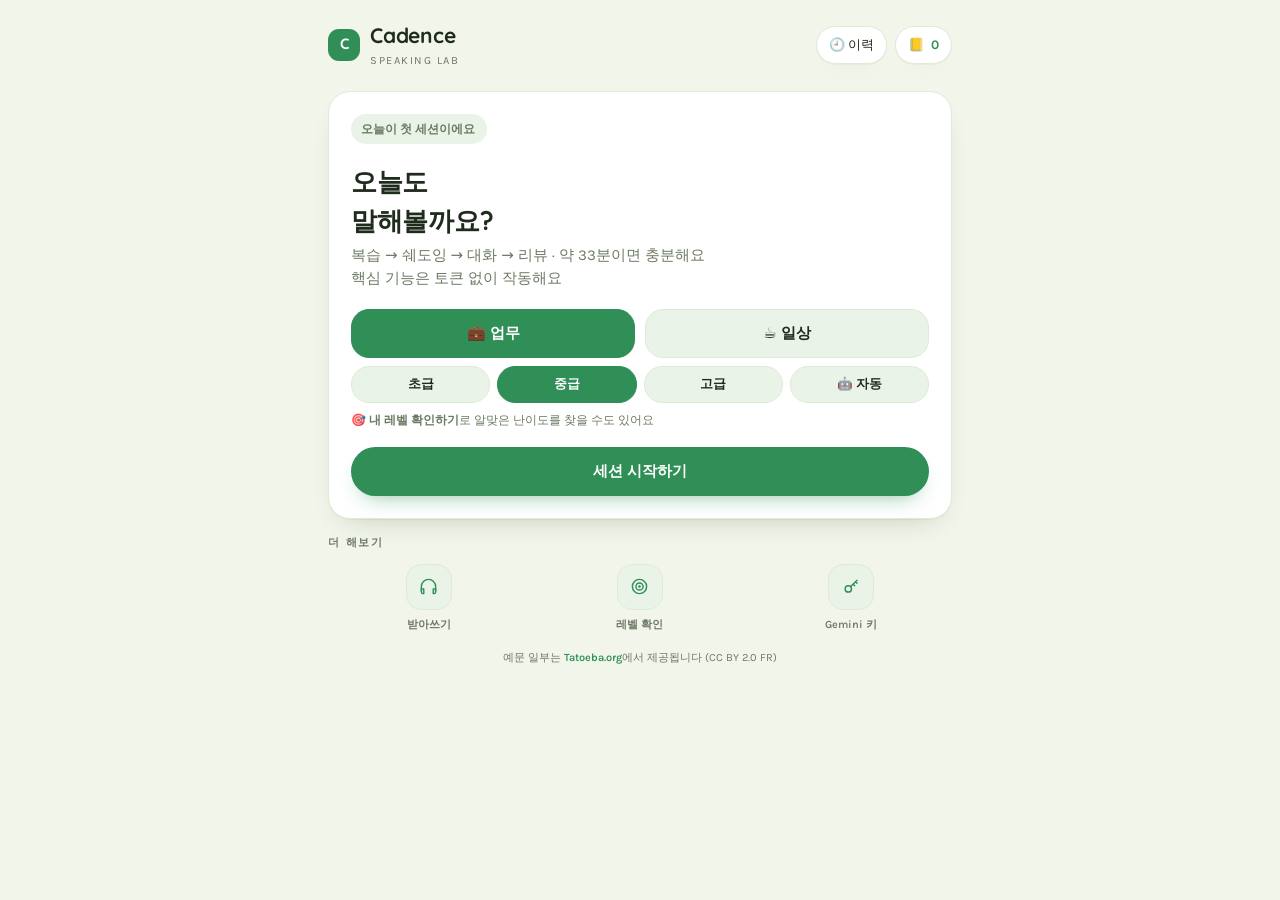
==== commit 9ee9cae5: "Make Cadence installable and usable on phones Turn the site into a PWA and fix the mobile-specific b" ====
--- a/index.html
+++ b/index.html
@@ -8,6 +8,16 @@
 <link rel="preconnect" href="https://fonts.googleapis.com">
 <link rel="preconnect" href="https://fonts.gstatic.com" crossorigin>
 <link href="https://fonts.googleapis.com/css2?family=Karla:ital,wght@0,400;0,500;0,600;0,700;1,400&family=Quicksand:wght@600;700&display=swap" rel="stylesheet">
+<meta name="theme-color" content="#2F8F57">
+<meta name="description" content="복습 → 쉐도잉 → 대화 → 리뷰. 하루 33분 영어 말하기 연습.">
+<link rel="manifest" href="manifest.webmanifest">
+<link rel="icon" href="icons/favicon.png" type="image/png">
+<link rel="apple-touch-icon" href="icons/apple-touch-icon.png">
+<meta name="apple-mobile-web-app-capable" content="yes">
+<meta name="mobile-web-app-capable" content="yes">
+<meta name="apple-mobile-web-app-status-bar-style" content="default">
+<meta name="apple-mobile-web-app-title" content="Cadence">
+<meta name="format-detection" content="telephone=no">
 <link rel="stylesheet" href="css/style.css">
 </head>
 <body>
@@ -33,5 +43,16 @@
 <div class="toast" id="toast"></div>
 
 <script type="module" src="js/main.js"></script>
+
+<script>
+/* Register the service worker so Cadence can be installed to the phone's home screen
+   and opened offline. Guarded: file:// (run.bat / double-clicking index.html) has no
+   SW support, and a failure here must never keep the app itself from loading. */
+if ('serviceWorker' in navigator && location.protocol.startsWith('http')) {
+  window.addEventListener('load', () => {
+    navigator.serviceWorker.register('sw.js').catch(() => {});
+  });
+}
+</script>
 </body>
 </html>
--- a/css/style.css
+++ b/css/style.css
@@ -92,6 +92,7 @@
 .ctl button{border:1.5px solid var(--line);background:var(--surface-2);border-radius:10px;
   padding:9px 12px;font-size:13px;font-weight:500;flex:1}
 .ctl button.primary{background:var(--ink);color:var(--surface);border-color:var(--ink)}
+.ctl button:disabled{opacity:.4;cursor:default}
 
 /* expression list */
 .exp{border:1px solid var(--line);border-radius:16px;padding:14px 16px;margin-bottom:9px;background:var(--surface-2)}
@@ -242,3 +243,89 @@
 .interim{font-size:13px;color:var(--muted);font-style:italic;margin-top:6px;min-height:1.2em}
 .interim b{color:var(--ink);font-style:normal;font-weight:500}
 .interim.err{color:var(--live);font-style:normal}
+
+/* ============================================================
+   MOBILE / TOUCH
+   The layout was already fluid; what follows is what a phone
+   specifically needs — real tap targets, no double-tap zoom
+   delay, a bottom sheet that can't run off the bottom of a
+   short screen, and safe-area padding when launched from the
+   home screen (standalone, where there is no browser chrome).
+   ============================================================ */
+
+/* Kill the 300ms tap delay + the grey flash on tap. Text stays selectable inside
+   .lookup passages — the word-lookup feature depends on selection. */
+button,.choice,.util,.pill,.switch,.tabs button{
+  touch-action:manipulation;
+  -webkit-tap-highlight-color:transparent;
+  -webkit-user-select:none;user-select:none;
+}
+.lookup,.lookup *{-webkit-user-select:text;user-select:text}
+
+/* Hover styling is a lie on touch screens: it sticks after a tap. Apply it only
+   where a real pointer exists. */
+@media (hover:none){
+  .btn:hover{filter:none}
+  .w:hover{background:transparent}
+}
+
+/* Bottom sheet: cap it and let it scroll, so a long definition or the key form is
+   never stranded below the fold on a short/landscape phone. */
+.sheet .panel{max-height:86vh;max-height:86dvh;overflow-y:auto;-webkit-overflow-scrolling:touch;overscroll-behavior:contain}
+.sheet{overscroll-behavior:contain}
+
+/* Button rows wrap instead of crushing Korean labels into 2-3 characters per line. */
+.row{flex-wrap:wrap}
+.row .btn{min-width:max-content}
+
+/* Tap targets. 12px inline text links inside cards were ~16px tall. */
+.mini button,.sent .act button,.fbchip button,.hrow .mini button{
+  min-height:34px;display:inline-flex;align-items:center;
+}
+.iconbtn,.ctl button,.tabs button{min-height:44px}
+.notesbtn{min-height:38px}
+
+/* Narrow phones (iPhone SE / mini, 360-390px Androids): reclaim horizontal space
+   that the generous desktop padding was eating. */
+@media (max-width:420px){
+  .wrap{padding:16px 13px 56px}
+  .card{padding:18px 15px;border-radius:19px}
+  .stage{padding:14px 15px;border-radius:19px}
+  h2{font-size:23px}
+  .lead{font-size:14.5px;margin-bottom:16px}
+  .grid2{gap:8px}
+  .choice{padding:12px 11px;border-radius:16px}
+  .btn{padding:14px 18px}
+  .btn.small{padding:11px 14px;font-size:13.5px}
+  .exp,.sent,.hrow{padding:12px 13px}
+  .sheet .panel{padding:20px 16px calc(20px + env(safe-area-inset-bottom))}
+  .bub{max-width:88%}
+  .util .uicon{width:44px;height:44px}
+  .timer{font-size:20px}
+  .brand h1{font-size:19px}
+  .notesbtn{padding:7px 10px;font-size:12.5px}
+}
+
+/* Very narrow (≤340px): the 4-up level row is the first thing to break. */
+@media (max-width:340px){
+  #lvlSel{grid-template-columns:repeat(2,minmax(0,1fr))!important}
+  .brand .tag{display:none}
+}
+
+/* Installed to the home screen: no browser chrome, so the app owns the status-bar
+   inset itself, and the sticky stage has to clear it. */
+@media (display-mode:standalone){
+  .wrap{padding-top:max(20px,env(safe-area-inset-top))}
+  .stage{top:max(8px,env(safe-area-inset-top))}
+  body{overscroll-behavior-y:none}  /* no pull-to-refresh mid-session */
+}
+
+/* Landscape phones: the sticky stage + sheet would otherwise eat the whole viewport. */
+@media (max-height:480px) and (orientation:landscape){
+  .stage{position:static}
+  .sheet .panel{max-height:94vh;max-height:94dvh}
+}
+
+/* Word-lookup button flipped below the selection (see lookup.js: near the top of the
+   viewport, and clear of iOS's own selection callout). */
+.lookbtn.below{transform:translate(-50%,28%)}
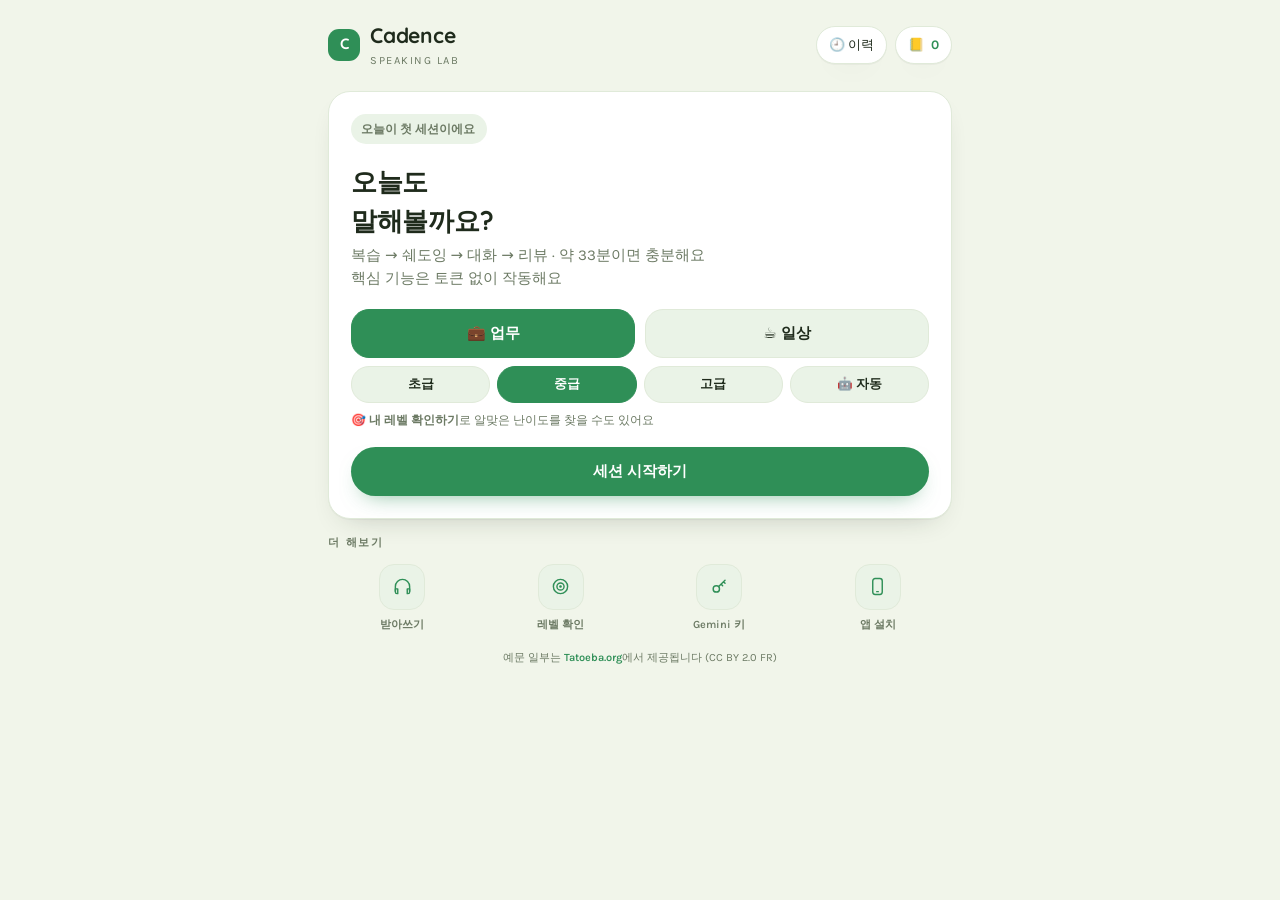
==== commit ab4e59ac: "Stop a stale service worker from pinning old code Reproduced the reported failure locally: with the " ====
--- a/index.html
+++ b/index.html
@@ -47,11 +47,30 @@
 <script>
 /* Register the service worker so Cadence can be installed to the phone's home screen
    and opened offline. Guarded: file:// (run.bat / double-clicking index.html) has no
-   SW support, and a failure here must never keep the app itself from loading. */
+   SW support, and a failure here must never keep the app itself from loading.
+
+   updateViaCache:'none' matters more than it looks. Without it the browser may serve
+   sw.js itself out of the HTTP cache (GitHub Pages sends max-age=600), so a worker can
+   keep control and keep handing the app whatever it cached — a deploy then looks like
+   it simply did nothing. With it, sw.js is always revalidated against the network, and
+   the explicit update() below re-checks on every load. If a new worker does take over
+   a page an old one was controlling, reload once so the page isn't running half-old
+   code. */
 if ('serviceWorker' in navigator && location.protocol.startsWith('http')) {
-  window.addEventListener('load', () => {
-    navigator.serviceWorker.register('sw.js').catch(() => {});
+  window.addEventListener('load', function () {
+    navigator.serviceWorker.register('sw.js', { updateViaCache: 'none' })
+      .then(function (reg) { reg.update(); })
+      .catch(function () {});
   });
+
+  if (navigator.serviceWorker.controller) {
+    var refreshing = false;
+    navigator.serviceWorker.addEventListener('controllerchange', function () {
+      if (refreshing) return;
+      refreshing = true;
+      location.reload();
+    });
+  }
 }
 </script>
 </body>
--- a/css/style.css
+++ b/css/style.css
@@ -329,3 +329,14 @@
 /* Word-lookup button flipped below the selection (see lookup.js: near the top of the
    viewport, and clear of iOS's own selection callout). */
 .lookbtn.below{transform:translate(-50%,28%)}
+
+/* Install / in-app-browser card on the home screen (see install.js). */
+.installcard{position:relative;background:var(--accent-soft);border:1px solid #BFE0CC;border-radius:var(--r);
+  padding:16px 17px;margin-bottom:14px}
+.installcard.warn{background:#FFF7E8;border-color:#EAD9AE}
+.installcard .t{font-family:"Quicksand",sans-serif;font-weight:700;font-size:16px;letter-spacing:-.01em}
+.installcard .d{font-size:13.5px;color:var(--muted);margin-top:4px;line-height:1.5}
+.installcard .btn.small{width:100%}
+.installcard .x{position:absolute;top:7px;right:7px;width:32px;height:32px;border-radius:50%;
+  display:grid;place-items:center;color:var(--muted);font-size:13px}
+.installcard .x:hover{background:rgba(0,0,0,.05)}
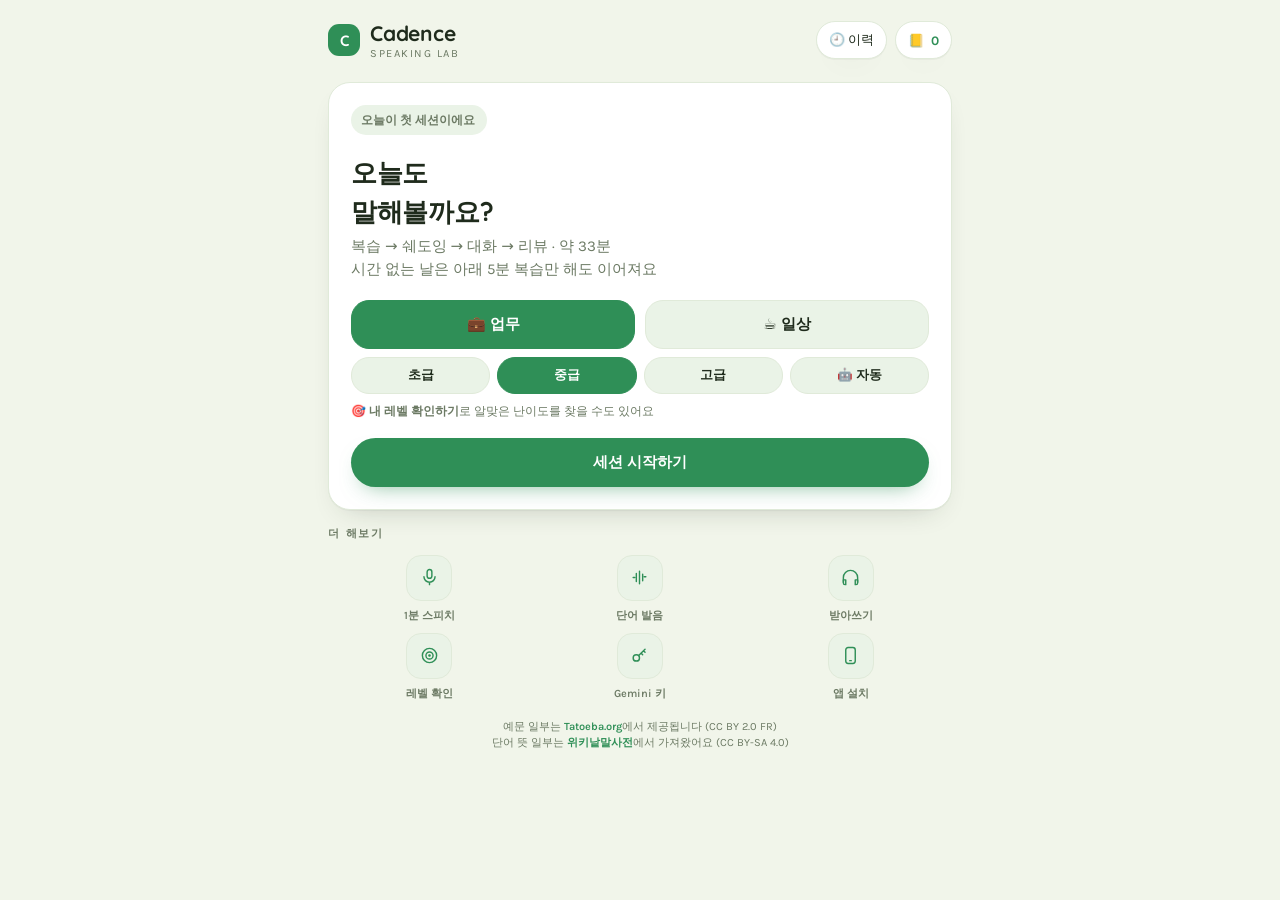
==== commit 0b58db1a: "Look words up offline, translate examples on request, and go home from the logo Nearly every tapped " ====
--- a/index.html
+++ b/index.html
@@ -24,13 +24,13 @@
 
 <div class="wrap">
   <header>
-    <div class="brand">
+    <button class="brand" id="goHome" aria-label="홈으로">
       <div class="brandmark">C</div>
-      <div style="display:flex;flex-direction:column;gap:1px">
+      <div style="display:flex;flex-direction:column;gap:1px;text-align:left">
         <h1>Cadence</h1>
         <span class="tag">Speaking Lab</span>
       </div>
-    </div>
+    </button>
     <div style="display:flex;gap:8px">
       <button class="notesbtn" id="openHist">🕘 이력</button>
       <button class="notesbtn" id="openNotes">📒 <b id="noteCount">0</b></button>
--- a/css/style.css
+++ b/css/style.css
@@ -32,7 +32,7 @@
 
 /* header */
 header{display:flex;align-items:center;justify-content:space-between;margin-bottom:22px}
-.brand{display:flex;align-items:center;gap:10px}
+.brand{display:flex;align-items:center;gap:10px;padding:0;border-radius:12px}
 .brand h1{font-family:"Quicksand",sans-serif;font-size:21px;font-weight:700;letter-spacing:-.01em;margin:0}
 .brandmark{width:32px;height:32px;border-radius:11px;background:var(--accent);color:#fff;display:grid;place-items:center;
   font-family:"Quicksand",sans-serif;font-weight:700;font-size:15px;flex:0 0 auto}
@@ -99,6 +99,8 @@
 .exp .en{font-family:"Karla",sans-serif;font-size:18px;font-weight:500}
 .exp .ko{font-size:13px;color:var(--muted);margin-top:2px}
 .exp .mini{display:flex;gap:8px;margin-top:9px}
+.exp .exko{font-size:13.5px;color:var(--muted);margin-top:6px;font-family:inherit}
+.pill[aria-expanded="true"]{color:var(--accent);border-color:var(--accent)}
 .mini button{font-size:12px;color:var(--accent);font-weight:600;padding:2px 0}
 .empty{color:var(--muted);font-size:14px;text-align:center;padding:20px 6px}
 
@@ -230,7 +232,7 @@
 /* --- home screen: streak badge, utility row (decluttered redesign) --- */
 .streakbadge{display:inline-flex;align-self:flex-start;align-items:center;gap:6px;background:var(--accent-soft);
   border-radius:999px;padding:6px 12px 6px 10px;font-size:12px;font-weight:700;color:var(--ok);margin-bottom:12px}
-.utilrow{display:flex;gap:10px}
+.utilrow{display:grid;grid-template-columns:repeat(3,minmax(0,1fr));gap:10px 8px}
 .util{display:flex;flex-direction:column;align-items:center;gap:7px;flex:1;min-width:0;text-align:center;padding:0}
 .util .uicon{width:46px;height:46px;border-radius:15px;background:var(--surface-2);border:1px solid var(--line);
   display:grid;place-items:center;position:relative}
@@ -340,3 +342,84 @@
 .installcard .x{position:absolute;top:7px;right:7px;width:32px;height:32px;border-radius:50%;
   display:grid;place-items:center;color:var(--muted);font-size:13px}
 .installcard .x:hover{background:rgba(0,0,0,.05)}
+
+/* Spaced-repetition grading row (see srs.js) */
+.grade{display:flex;gap:7px;margin-top:11px}
+.gbtn{flex:1;padding:10px 6px;border-radius:12px;font-size:13px;font-weight:700;
+  border:1.5px solid var(--line);background:var(--surface);min-height:42px}
+.gbtn.again{color:var(--live);border-color:#F0D2C2}
+.gbtn.hard{color:#B8791E;border-color:#EAD9AE}
+.gbtn.good{color:var(--ok);border-color:#BFE0CC}
+.gbtn:active{transform:scale(.97)}
+.graded{display:inline-flex;align-items:center;min-height:42px;font-size:13px;font-weight:600;color:var(--ok)}
+.duebadge{margin-left:6px}
+
+/* 5-minute review drill (see ui/quick.js) */
+.qprog{height:4px;border-radius:2px;background:var(--line);overflow:hidden;margin:12px 0 20px}
+.qprog span{display:block;height:100%;background:var(--accent);transition:width .25s}
+.qask{font-size:12.5px;color:var(--muted);font-weight:600;text-align:center}
+.qko{font-family:"Quicksand",sans-serif;font-weight:700;font-size:25px;line-height:1.35;
+  text-align:center;margin:10px 0 4px;letter-spacing:-.01em}
+.qen{font-family:"Karla",sans-serif;font-size:22px;line-height:1.4;text-align:center;
+  padding:16px 12px;background:var(--accent-soft);border-radius:16px;margin-top:18px}
+
+/* 1-minute speech (see ui/speech1.js) */
+.s1topic{background:var(--accent-soft);border:1px solid #BFE0CC;border-radius:16px;padding:15px 16px;margin:16px 0 0}
+.s1topic .en{font-family:"Karla",sans-serif;font-size:19px;line-height:1.45;font-weight:500}
+.s1topic .ko{font-size:13.5px;color:var(--muted);margin-top:5px}
+.s1topic.small{margin:12px 0 0;padding:12px 14px}
+.s1topic.small .en{font-size:16px}
+.s1topic.small .ko{font-size:12.5px}
+.s1hints{margin-top:14px}
+.s1hints.compact{margin-top:10px}
+.s1hint{display:flex;gap:9px;align-items:baseline;font-size:13.5px;color:var(--muted);padding:4px 0}
+.s1hint b{flex:0 0 auto;width:19px;height:19px;border-radius:50%;background:var(--surface-2);border:1px solid var(--line);
+  color:var(--accent);font-size:11px;display:grid;place-items:center}
+.s1timerwrap{text-align:center;margin:14px 0 10px}
+.s1timerwrap .timer{font-size:44px;letter-spacing:-.03em}
+.s1ring{height:5px;border-radius:3px;background:var(--line);overflow:hidden}
+.s1ring span{display:block;height:100%;background:var(--accent);transition:width 1s linear}
+.s1text{width:100%;padding:13px 14px;border:1.5px solid var(--line);border-radius:14px;
+  background:var(--surface-2);resize:vertical;line-height:1.55;margin-top:4px}
+.s1stats{display:flex;gap:16px;justify-content:center;font-size:12.5px;color:var(--muted);margin-top:10px}
+.s1stats b{color:var(--ink);font-size:15px;font-weight:700}
+.s1said{font-family:"Karla",sans-serif;font-size:16px;line-height:1.65;background:var(--surface-2);
+  border:1px solid var(--line);border-radius:14px;padding:13px 15px}
+.s1struct{background:var(--surface-2);border-radius:14px;padding:11px 14px;font-size:13.5px;line-height:1.55;margin-top:10px}
+.s1struct b{color:var(--accent);margin-right:6px}
+.s1notice{background:#FFF7E8;border:1px solid #EAD9AE;border-radius:14px;padding:11px 13px;
+  font-size:13px;line-height:1.5;color:var(--ink);margin-top:14px}
+
+/* AI pronunciation assessment (see shadow.js wireAIPron) */
+.pronw{border:1px solid var(--line);background:var(--surface-2);border-radius:14px;padding:11px 13px;margin-bottom:8px}
+.pronw .top{display:flex;align-items:center;gap:8px;flex-wrap:wrap}
+.pronw .top b{font-family:"Karla",sans-serif;font-size:17px;font-weight:600}
+.pronw .top .heard{font-size:12.5px;color:var(--live)}
+.pronw .top button{margin-left:auto;width:38px;height:38px;border-radius:50%;border:1px solid var(--line);background:var(--surface)}
+.pronw .issue{font-size:13px;margin-top:5px}
+.pronw .tip{font-size:13px;color:var(--ok);margin-top:3px}
+.pronheard{margin-top:12px;font-size:13px}
+.pronheard summary{cursor:pointer;color:var(--accent);font-weight:600;padding:6px 0}
+.pronheard div{background:var(--surface-2);border-radius:12px;padding:10px 12px;line-height:1.55;font-family:"Karla",sans-serif}
+button:disabled.mic-live,.btn:disabled{opacity:.6}
+
+/* Word-level pronunciation drill (see ui/wordpron.js) */
+.wplist{margin-top:14px}
+.wp{border:1px solid var(--line);background:var(--surface-2);border-radius:14px;padding:11px 13px;margin-bottom:8px}
+.wp.ok{background:#EEF7F1;border-color:#BFE0CC}
+.wp.bad{background:#FDECEC;border-color:#F0D2C2}
+.wp .top{display:flex;align-items:center;gap:9px}
+.wp .num{width:20px;height:20px;border-radius:50%;background:var(--surface);border:1px solid var(--line);
+  color:var(--muted);font-size:11px;display:grid;place-items:center;flex:0 0 auto}
+.wp .top b{font-family:"Karla",sans-serif;font-size:19px;font-weight:600}
+.wp .vs{font-size:12.5px;color:var(--muted)}
+.wp .mark{font-weight:700}
+.wp.ok .mark{color:var(--ok)}
+.wp.bad .mark{color:var(--live)}
+.wp .top button{margin-left:auto;width:36px;height:36px;border-radius:50%;border:1px solid var(--line);background:var(--surface);flex:0 0 auto}
+.wp .heardline{font-size:13px;color:var(--live);margin-top:6px;display:flex;align-items:center;gap:8px;flex-wrap:wrap}
+.wp .heardline .cmp{margin-left:0;width:auto;height:auto;padding:3px 10px;border-radius:999px;font-size:12px;color:var(--ink)}
+.wp .tip{font-size:13px;color:var(--ok);margin-top:4px;line-height:1.5}
+.wp .note{font-size:12.5px;color:var(--muted);margin-top:3px}
+.wpscore{display:flex;align-items:baseline;gap:12px;margin:12px 0 2px}
+.wpscore div:last-child{font-size:13px;color:var(--muted)}
